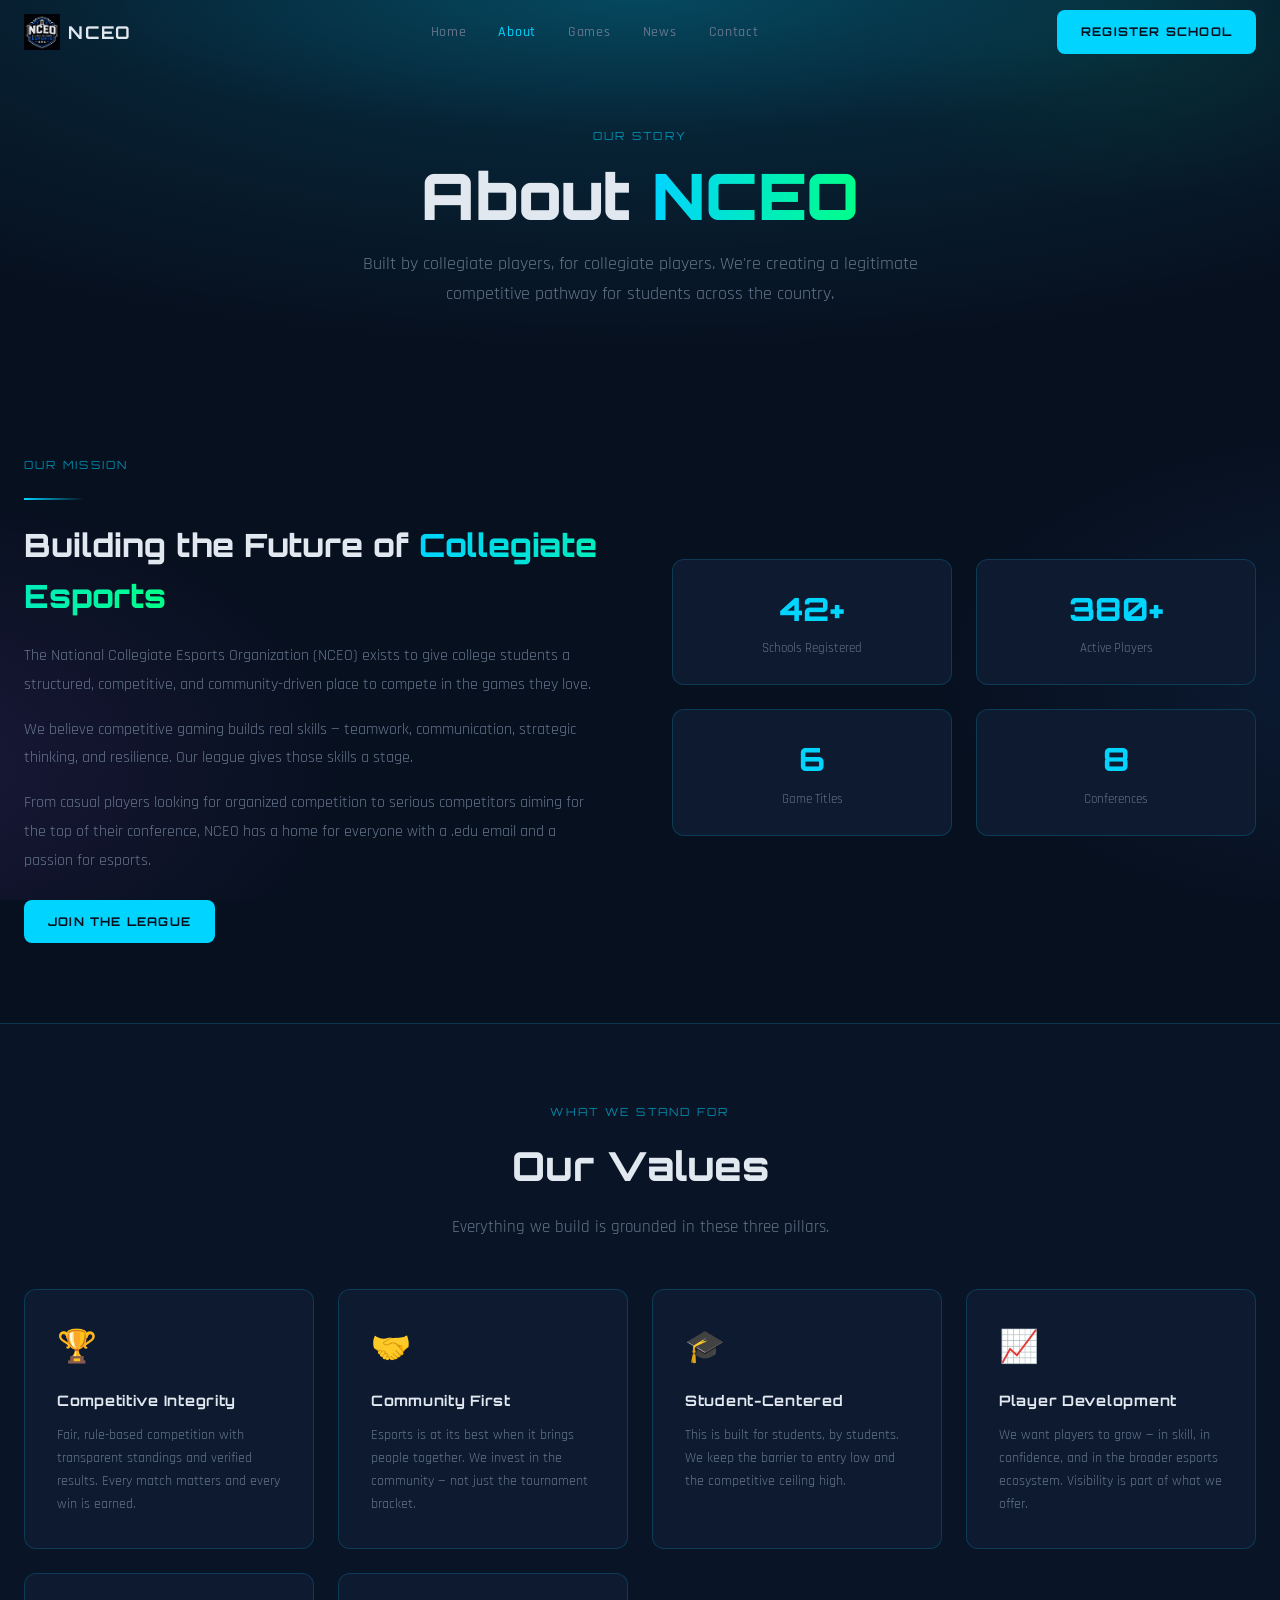
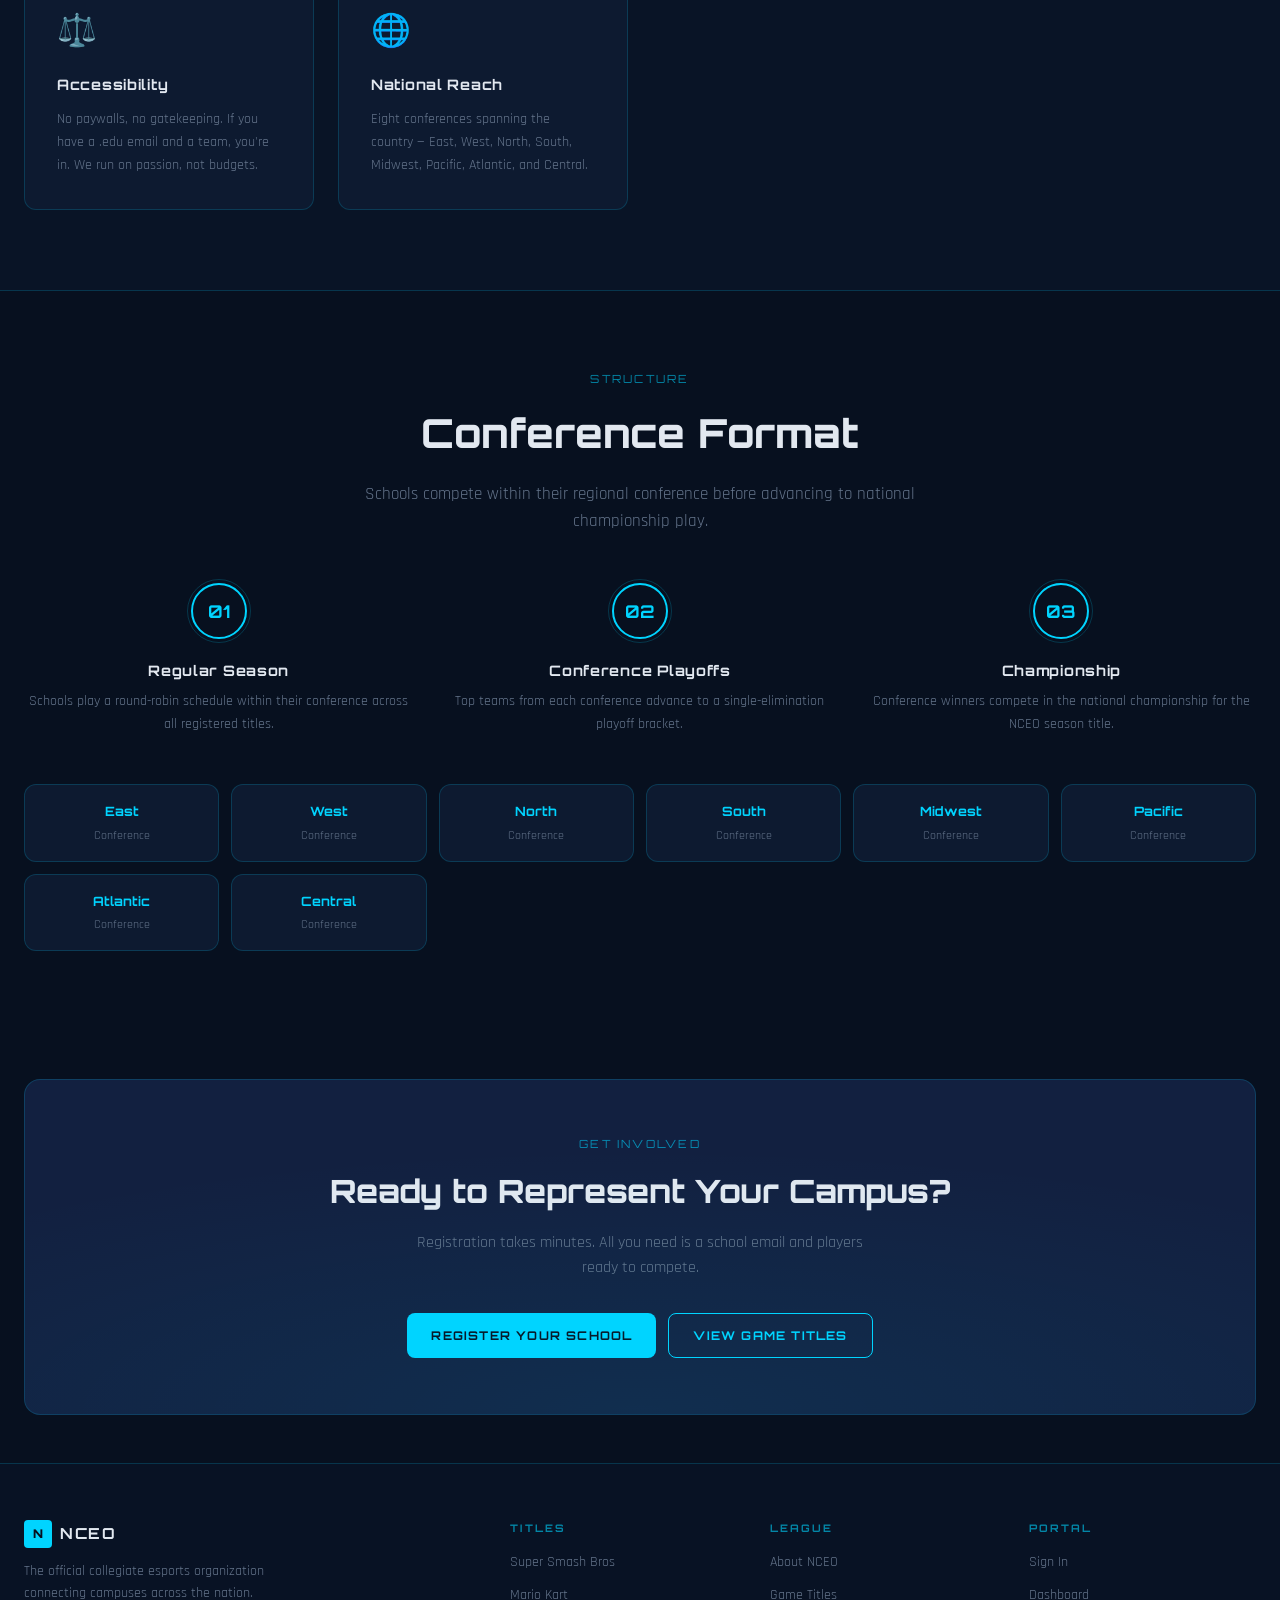
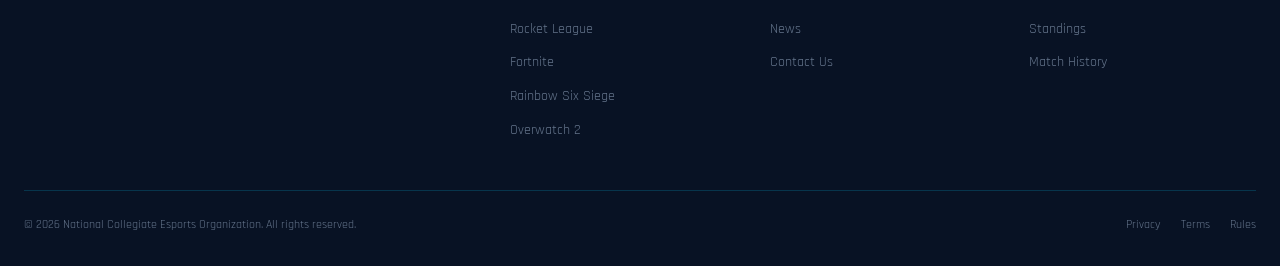
==== about.html @ b0f13605 "Initial commit: NCEO public website" ====
<!DOCTYPE html>
<html lang="en">
<head>
  <meta charset="UTF-8" />
  <meta name="viewport" content="width=device-width, initial-scale=1.0" />
  <title>About — NCEO</title>
  <meta name="description" content="Learn about the National Collegiate Esports Organization — our mission, values, and who we are." />
  <link rel="icon" href="nceo-logo.png" />
  <link rel="stylesheet" href="css/style.css" />
</head>
<body>

<!-- ─── Navigation ─── -->
<nav class="nav" role="navigation">
  <div class="container">
    <div class="nav-inner">
      <a href="index.html" class="nav-brand">
        <img src="nceo-logo.png" alt="NCEO" />
        NCEO
      </a>
      <ul class="nav-links" role="list">
        <li><a href="index.html">Home</a></li>
        <li><a href="about.html">About</a></li>
        <li><a href="games.html">Games</a></li>
        <li><a href="news.html">News</a></li>
        <li><a href="contact.html">Contact</a></li>
      </ul>
      <div class="nav-actions">
        <a href="contact.html" class="btn-primary">Register School</a>
      </div>
      <button class="nav-hamburger" aria-label="Toggle menu" aria-expanded="false">
        <svg width="22" height="22" viewBox="0 0 22 22" fill="none">
          <path d="M3 6h16M3 11h16M3 16h16" stroke="currentColor" stroke-width="1.8" stroke-linecap="round"/>
        </svg>
      </button>
    </div>
  </div>
  <div class="nav-mobile" role="menu">
    <a href="index.html">Home</a>
    <a href="about.html">About</a>
    <a href="games.html">Games</a>
    <a href="news.html">News</a>
    <a href="contact.html">Contact</a>
    <a href="contact.html" class="btn-primary">Register School</a>
  </div>
</nav>

<!-- ─── Page Hero ─── -->
<header class="page-hero">
  <div class="container">
    <span class="section-label animate-in">Our Story</span>
    <h1 class="animate-in delay-1">About <span>NCEO</span></h1>
    <p class="animate-in delay-2">Built by collegiate players, for collegiate players. We're creating a legitimate competitive pathway for students across the country.</p>
  </div>
</header>

<!-- ─── Mission ─── -->
<section class="section">
  <div class="container">
    <div class="mission-block">
      <div class="animate-in">
        <span class="section-label">Our Mission</span>
        <div class="divider"></div>
        <h2>Building the Future of <span>Collegiate Esports</span></h2>
        <p>The National Collegiate Esports Organization (NCEO) exists to give college students a structured, competitive, and community-driven place to compete in the games they love.</p>
        <p>We believe competitive gaming builds real skills — teamwork, communication, strategic thinking, and resilience. Our league gives those skills a stage.</p>
        <p>From casual players looking for organized competition to serious competitors aiming for the top of their conference, NCEO has a home for everyone with a .edu email and a passion for esports.</p>
        <div style="margin-top:1.5rem">
          <a href="contact.html" class="btn-primary">Join the League</a>
        </div>
      </div>
      <div class="animate-in delay-2">
        <div class="mission-stat-grid">
          <div class="mission-stat">
            <span class="val" data-target="42" data-suffix="+">0+</span>
            <span class="lbl">Schools Registered</span>
          </div>
          <div class="mission-stat">
            <span class="val" data-target="380" data-suffix="+">0+</span>
            <span class="lbl">Active Players</span>
          </div>
          <div class="mission-stat">
            <span class="val" data-target="6">0</span>
            <span class="lbl">Game Titles</span>
          </div>
          <div class="mission-stat">
            <span class="val" data-target="8">0</span>
            <span class="lbl">Conferences</span>
          </div>
        </div>
      </div>
    </div>
  </div>
</section>

<!-- ─── Values ─── -->
<section class="section" style="background:rgba(13,26,48,0.4);border-top:1px solid var(--border);border-bottom:1px solid var(--border)">
  <div class="container">
    <div class="section-header">
      <span class="section-label animate-in">What We Stand For</span>
      <h2 class="animate-in delay-1">Our Values</h2>
      <p class="animate-in delay-2">Everything we build is grounded in these three pillars.</p>
    </div>
    <div class="values-grid">
      <div class="value-card animate-in">
        <div class="value-icon">🏆</div>
        <h3>Competitive Integrity</h3>
        <p>Fair, rule-based competition with transparent standings and verified results. Every match matters and every win is earned.</p>
      </div>
      <div class="value-card animate-in delay-1">
        <div class="value-icon">🤝</div>
        <h3>Community First</h3>
        <p>Esports is at its best when it brings people together. We invest in the community — not just the tournament bracket.</p>
      </div>
      <div class="value-card animate-in delay-2">
        <div class="value-icon">🎓</div>
        <h3>Student-Centered</h3>
        <p>This is built for students, by students. We keep the barrier to entry low and the competitive ceiling high.</p>
      </div>
      <div class="value-card animate-in delay-3">
        <div class="value-icon">📈</div>
        <h3>Player Development</h3>
        <p>We want players to grow — in skill, in confidence, and in the broader esports ecosystem. Visibility is part of what we offer.</p>
      </div>
      <div class="value-card animate-in">
        <div class="value-icon">⚖️</div>
        <h3>Accessibility</h3>
        <p>No paywalls, no gatekeeping. If you have a .edu email and a team, you're in. We run on passion, not budgets.</p>
      </div>
      <div class="value-card animate-in delay-1">
        <div class="value-icon">🌐</div>
        <h3>National Reach</h3>
        <p>Eight conferences spanning the country — East, West, North, South, Midwest, Pacific, Atlantic, and Central.</p>
      </div>
    </div>
  </div>
</section>

<!-- ─── Conference Structure ─── -->
<section class="section">
  <div class="container">
    <div class="section-header">
      <span class="section-label animate-in">Structure</span>
      <h2 class="animate-in delay-1">Conference Format</h2>
      <p class="animate-in delay-2">Schools compete within their regional conference before advancing to national championship play.</p>
    </div>
    <div class="steps-grid animate-in">
      <div class="step">
        <div class="step-num">01</div>
        <h3>Regular Season</h3>
        <p>Schools play a round-robin schedule within their conference across all registered titles.</p>
      </div>
      <div class="step">
        <div class="step-num">02</div>
        <h3>Conference Playoffs</h3>
        <p>Top teams from each conference advance to a single-elimination playoff bracket.</p>
      </div>
      <div class="step">
        <div class="step-num">03</div>
        <h3>Championship</h3>
        <p>Conference winners compete in the national championship for the NCEO season title.</p>
      </div>
    </div>

    <div style="display:grid;grid-template-columns:repeat(auto-fit,minmax(180px,1fr));gap:0.75rem;margin-top:3rem">
      <div class="card" style="padding:1rem;text-align:center">
        <div style="font-family:var(--font-orbitron);font-size:0.8rem;color:var(--accent);font-weight:700">East</div>
        <div style="font-size:0.75rem;color:var(--muted);margin-top:0.25rem">Conference</div>
      </div>
      <div class="card" style="padding:1rem;text-align:center">
        <div style="font-family:var(--font-orbitron);font-size:0.8rem;color:var(--accent);font-weight:700">West</div>
        <div style="font-size:0.75rem;color:var(--muted);margin-top:0.25rem">Conference</div>
      </div>
      <div class="card" style="padding:1rem;text-align:center">
        <div style="font-family:var(--font-orbitron);font-size:0.8rem;color:var(--accent);font-weight:700">North</div>
        <div style="font-size:0.75rem;color:var(--muted);margin-top:0.25rem">Conference</div>
      </div>
      <div class="card" style="padding:1rem;text-align:center">
        <div style="font-family:var(--font-orbitron);font-size:0.8rem;color:var(--accent);font-weight:700">South</div>
        <div style="font-size:0.75rem;color:var(--muted);margin-top:0.25rem">Conference</div>
      </div>
      <div class="card" style="padding:1rem;text-align:center">
        <div style="font-family:var(--font-orbitron);font-size:0.8rem;color:var(--accent);font-weight:700">Midwest</div>
        <div style="font-size:0.75rem;color:var(--muted);margin-top:0.25rem">Conference</div>
      </div>
      <div class="card" style="padding:1rem;text-align:center">
        <div style="font-family:var(--font-orbitron);font-size:0.8rem;color:var(--accent);font-weight:700">Pacific</div>
        <div style="font-size:0.75rem;color:var(--muted);margin-top:0.25rem">Conference</div>
      </div>
      <div class="card" style="padding:1rem;text-align:center">
        <div style="font-family:var(--font-orbitron);font-size:0.8rem;color:var(--accent);font-weight:700">Atlantic</div>
        <div style="font-size:0.75rem;color:var(--muted);margin-top:0.25rem">Conference</div>
      </div>
      <div class="card" style="padding:1rem;text-align:center">
        <div style="font-family:var(--font-orbitron);font-size:0.8rem;color:var(--accent);font-weight:700">Central</div>
        <div style="font-size:0.75rem;color:var(--muted);margin-top:0.25rem">Conference</div>
      </div>
    </div>
  </div>
</section>

<!-- ─── CTA ─── -->
<section class="section-sm">
  <div class="container">
    <div class="cta-banner">
      <span class="section-label" style="display:block;margin-bottom:0.75rem">Get involved</span>
      <h2>Ready to Represent Your Campus?</h2>
      <p>Registration takes minutes. All you need is a school email and players ready to compete.</p>
      <div class="cta-actions">
        <a href="contact.html" class="btn-primary">Register Your School</a>
        <a href="games.html" class="btn-outline">View Game Titles</a>
      </div>
    </div>
  </div>
</section>

<!-- ─── Footer ─── -->
<footer class="footer">
  <div class="container">
    <div class="footer-grid">
      <div class="footer-brand">
        <div class="footer-logo">
          <div class="footer-logo-box">N</div>
          <span>NCEO</span>
        </div>
        <p class="footer-tagline">The official collegiate esports organization connecting campuses across the nation.</p>
      </div>
      <div class="footer-col">
        <h4>Titles</h4>
        <ul>
          <li><a href="games.html">Super Smash Bros</a></li>
          <li><a href="games.html">Mario Kart</a></li>
          <li><a href="games.html">Rocket League</a></li>
          <li><a href="games.html">Fortnite</a></li>
          <li><a href="games.html">Rainbow Six Siege</a></li>
          <li><a href="games.html">Overwatch 2</a></li>
        </ul>
      </div>
      <div class="footer-col">
        <h4>League</h4>
        <ul>
          <li><a href="about.html">About NCEO</a></li>
          <li><a href="games.html">Game Titles</a></li>
          <li><a href="news.html">News</a></li>
          <li><a href="contact.html">Contact Us</a></li>
        </ul>
      </div>
      <div class="footer-col">
        <h4>Portal</h4>
        <ul>
          <li><a href="#">Sign In</a></li>
          <li><a href="#">Dashboard</a></li>
          <li><a href="#">Standings</a></li>
          <li><a href="#">Match History</a></li>
        </ul>
      </div>
    </div>
    <div class="footer-bottom">
      <p>© <script>document.write(new Date().getFullYear())</script> National Collegiate Esports Organization. All rights reserved.</p>
      <div class="footer-legal">
        <a href="#">Privacy</a>
        <a href="#">Terms</a>
        <a href="#">Rules</a>
      </div>
    </div>
  </div>
</footer>

<script src="js/main.js"></script>
</body>
</html>
---- css/style.css ----
@import url('https://fonts.googleapis.com/css2?family=Orbitron:wght@400;500;600;700;800;900&family=Rajdhani:wght@300;400;500;600;700&display=swap');

/* ─── Design Tokens ─── */
:root {
  --bg:           #07101F;
  --card:         #0D1A30;
  --elevated:     #122040;
  --border:       rgba(0, 212, 255, 0.18);
  --accent:       #00D4FF;
  --accent-dim:   rgba(0, 212, 255, 0.10);
  --win:          #00FF88;
  --loss:         #FF4444;
  --muted:        #64748B;
  --text:         #E2E8F0;

  --font-orbitron: 'Orbitron', sans-serif;
  --font-rajdhani: 'Rajdhani', sans-serif;
}

/* ─── Reset ─── */
*, *::before, *::after { box-sizing: border-box; margin: 0; padding: 0; }
html { scroll-behavior: smooth; }
img { display: block; max-width: 100%; }
a { color: inherit; text-decoration: none; }
ul { list-style: none; }

/* ─── Base ─── */
body {
  background-color: var(--bg);
  background-image:
    radial-gradient(ellipse 160% 80% at 50% -5%, rgba(0,212,255,0.18) 0%, transparent 55%),
    radial-gradient(ellipse 70% 60% at -8% 85%, rgba(168,85,247,0.12) 0%, transparent 50%),
    radial-gradient(ellipse 70% 55% at 108% 75%, rgba(59,130,246,0.10) 0%, transparent 50%),
    radial-gradient(ellipse 50% 40% at 90% 5%, rgba(0,255,136,0.06) 0%, transparent 45%);
  background-attachment: fixed;
  color: var(--text);
  font-family: var(--font-rajdhani);
  font-size: 16px;
  line-height: 1.6;
  -webkit-font-smoothing: antialiased;
  overflow-x: hidden;
}

::selection { background: rgba(0,212,255,0.25); color: #fff; }

::-webkit-scrollbar { width: 6px; }
::-webkit-scrollbar-track { background: var(--bg); }
::-webkit-scrollbar-thumb { background: rgba(0,212,255,0.3); border-radius: 3px; }
::-webkit-scrollbar-thumb:hover { background: rgba(0,212,255,0.6); }

/* ─── Grid background ─── */
.bg-grid {
  background-image:
    linear-gradient(rgba(0,212,255,0.06) 1px, transparent 1px),
    linear-gradient(90deg, rgba(0,212,255,0.06) 1px, transparent 1px);
  background-size: 40px 40px;
}

/* ─── Layout ─── */
.container {
  max-width: 1280px;
  margin: 0 auto;
  padding: 0 1.5rem;
}

/* ─── Navigation ─── */
.nav {
  position: fixed;
  top: 0; left: 0; right: 0;
  z-index: 100;
  transition: background 0.3s, border-color 0.3s;
}
.nav.scrolled {
  background: rgba(7,16,31,0.95);
  backdrop-filter: blur(12px);
  border-bottom: 1px solid var(--border);
}
.nav-inner {
  display: flex;
  align-items: center;
  justify-content: space-between;
  height: 64px;
}
.nav-brand {
  display: flex;
  align-items: center;
  gap: 0.5rem;
  font-family: var(--font-orbitron);
  font-weight: 700;
  font-size: 1.1rem;
  letter-spacing: 0.1em;
  color: var(--text);
  transition: color 0.2s;
}
.nav-brand:hover { color: var(--accent); }
.nav-brand img {
  width: 36px;
  height: 36px;
  object-fit: contain;
}
.nav-links {
  display: flex;
  align-items: center;
  gap: 2rem;
}
.nav-links a {
  font-family: var(--font-rajdhani);
  font-size: 0.9rem;
  font-weight: 500;
  letter-spacing: 0.05em;
  color: var(--muted);
  transition: color 0.2s;
}
.nav-links a:hover,
.nav-links a.active { color: var(--accent); }
.nav-actions {
  display: flex;
  align-items: center;
  gap: 0.75rem;
}
.nav-hamburger {
  display: none;
  background: none;
  border: none;
  cursor: pointer;
  color: var(--muted);
  padding: 0.25rem;
}
.nav-hamburger:hover { color: var(--text); }
.nav-hamburger svg { display: block; }

.nav-mobile {
  display: none;
  background: var(--card);
  border-bottom: 1px solid var(--border);
  padding: 1rem 1.5rem;
}
.nav-mobile.open { display: block; }
.nav-mobile a {
  display: block;
  padding: 0.6rem 0;
  font-family: var(--font-rajdhani);
  color: var(--muted);
  border-bottom: 1px solid var(--border);
  transition: color 0.2s;
}
.nav-mobile a:last-child { border-bottom: none; }
.nav-mobile a:hover { color: var(--text); }
.nav-mobile .btn-primary { display: block; text-align: center; margin-top: 0.75rem; }

@media (max-width: 768px) {
  .nav-links, .nav-actions { display: none; }
  .nav-hamburger { display: block; }
}

/* ─── Buttons ─── */
.btn-primary {
  display: inline-flex;
  align-items: center;
  gap: 0.4rem;
  background: var(--accent);
  color: var(--bg);
  font-family: var(--font-orbitron);
  font-weight: 700;
  font-size: 0.75rem;
  letter-spacing: 0.1em;
  text-transform: uppercase;
  padding: 0.75rem 1.5rem;
  border-radius: 0.5rem;
  border: none;
  cursor: pointer;
  transition: opacity 0.2s, transform 0.15s;
}
.btn-primary:hover { opacity: 0.9; }
.btn-primary:active { transform: scale(0.97); }

.btn-outline {
  display: inline-flex;
  align-items: center;
  gap: 0.4rem;
  background: transparent;
  color: var(--accent);
  font-family: var(--font-orbitron);
  font-weight: 700;
  font-size: 0.75rem;
  letter-spacing: 0.1em;
  text-transform: uppercase;
  padding: 0.75rem 1.5rem;
  border-radius: 0.5rem;
  border: 1px solid var(--accent);
  cursor: pointer;
  transition: background 0.2s, transform 0.15s;
}
.btn-outline:hover { background: var(--accent-dim); }
.btn-outline:active { transform: scale(0.97); }

.btn-ghost {
  display: inline-flex;
  align-items: center;
  gap: 0.4rem;
  background: transparent;
  color: var(--muted);
  font-family: var(--font-rajdhani);
  font-size: 0.9rem;
  font-weight: 500;
  padding: 0.5rem 1rem;
  border-radius: 0.5rem;
  border: none;
  cursor: pointer;
  transition: color 0.2s, background 0.2s;
}
.btn-ghost:hover { color: var(--text); background: rgba(255,255,255,0.05); }

/* ─── Cards ─── */
.card {
  background: var(--card);
  border: 1px solid var(--border);
  border-radius: 0.75rem;
}
.card-elevated {
  background: var(--elevated);
  border: 1px solid var(--border);
  border-radius: 0.75rem;
}

/* ─── Section labels ─── */
.section-label {
  font-family: var(--font-orbitron);
  font-size: 0.7rem;
  letter-spacing: 0.2em;
  text-transform: uppercase;
  color: rgba(0,212,255,0.6);
}

/* ─── Page Hero (inner pages) ─── */
.page-hero {
  padding: 8rem 0 4rem;
  text-align: center;
  position: relative;
}
.page-hero::before {
  content: '';
  position: absolute;
  inset: 0;
  background: radial-gradient(ellipse 80% 60% at 50% 0%, rgba(0,212,255,0.15), transparent 60%);
  pointer-events: none;
}
.page-hero .section-label { display: block; margin-bottom: 1rem; }
.page-hero h1 {
  font-family: var(--font-orbitron);
  font-weight: 900;
  font-size: clamp(2.5rem, 6vw, 4rem);
  line-height: 1.05;
  color: var(--text);
  margin-bottom: 1.25rem;
}
.page-hero h1 span {
  background: linear-gradient(90deg, var(--accent), var(--win));
  -webkit-background-clip: text;
  -webkit-text-fill-color: transparent;
  background-clip: text;
}
.page-hero p {
  font-size: 1.15rem;
  color: var(--muted);
  max-width: 600px;
  margin: 0 auto;
}

/* ─── Section spacing ─── */
.section { padding: 5rem 0; }
.section-sm { padding: 3rem 0; }

.section-header { text-align: center; margin-bottom: 3rem; }
.section-header .section-label { display: block; margin-bottom: 0.75rem; }
.section-header h2 {
  font-family: var(--font-orbitron);
  font-weight: 800;
  font-size: clamp(1.75rem, 4vw, 2.5rem);
  color: var(--text);
  margin-bottom: 1rem;
}
.section-header p {
  color: var(--muted);
  font-size: 1.05rem;
  max-width: 560px;
  margin: 0 auto;
}

/* ─── Hero (home page) ─── */
.hero {
  min-height: 100vh;
  display: flex;
  align-items: center;
  padding-top: 64px;
  position: relative;
  overflow: hidden;
}
.hero::before {
  content: '';
  position: absolute;
  inset: 0;
  background-image:
    linear-gradient(rgba(0,212,255,0.06) 1px, transparent 1px),
    linear-gradient(90deg, rgba(0,212,255,0.06) 1px, transparent 1px);
  background-size: 40px 40px;
  pointer-events: none;
}
.hero-glow {
  position: absolute;
  inset: 0;
  background: radial-gradient(ellipse 100% 60% at 50% -10%, rgba(0,212,255,0.22), transparent);
  pointer-events: none;
}
.hero-grid {
  display: grid;
  grid-template-columns: 1fr 1fr;
  gap: 4rem;
  align-items: center;
  padding: 3rem 0;
}
@media (max-width: 900px) {
  .hero-grid { grid-template-columns: 1fr; }
  .hero-visual { display: none; }
}
.hero-badge {
  display: inline-flex;
  align-items: center;
  gap: 0.4rem;
  background: rgba(0,212,255,0.1);
  border: 1px solid rgba(0,212,255,0.3);
  border-radius: 9999px;
  padding: 0.4rem 1rem;
  margin-bottom: 1.5rem;
}
.hero-badge .dot {
  width: 6px;
  height: 6px;
  background: var(--win);
  border-radius: 50%;
  animation: pulse 2s ease-in-out infinite;
}
.hero-badge span {
  font-family: var(--font-orbitron);
  font-size: 0.65rem;
  letter-spacing: 0.15em;
  text-transform: uppercase;
  color: rgba(0,212,255,0.8);
}
.hero-title {
  font-family: var(--font-orbitron);
  font-weight: 900;
  line-height: 1;
  margin-bottom: 1.5rem;
}
.hero-title .line-1 {
  display: block;
  font-size: clamp(3.5rem, 8vw, 5.5rem);
  color: var(--text);
}
.hero-title .line-2 {
  display: block;
  font-size: clamp(1.5rem, 3.5vw, 2.25rem);
  background: linear-gradient(90deg, var(--accent), var(--win));
  -webkit-background-clip: text;
  -webkit-text-fill-color: transparent;
  background-clip: text;
  margin-top: 0.25rem;
}
.hero-title .line-3 {
  display: block;
  font-size: clamp(1.5rem, 3.5vw, 2.25rem);
  color: rgba(226,232,240,0.6);
}
.hero-subtitle {
  font-size: 1.1rem;
  color: var(--muted);
  max-width: 520px;
  margin-bottom: 2rem;
  line-height: 1.7;
}
.hero-subtitle strong { color: var(--accent); font-weight: 600; }
.hero-actions {
  display: flex;
  flex-wrap: wrap;
  gap: 0.75rem;
  margin-bottom: 2rem;
}
.hero-meta {
  display: flex;
  align-items: center;
  gap: 1.5rem;
  flex-wrap: wrap;
}
.hero-meta-item {
  display: flex;
  align-items: center;
  gap: 0.4rem;
  font-size: 0.85rem;
  color: var(--muted);
}
.hero-meta-item .icon { color: var(--accent); }

/* Hero visual (game cards grid) */
.hero-visual {
  position: relative;
}
.game-float-grid {
  display: grid;
  grid-template-columns: repeat(3, 1fr);
  gap: 0.75rem;
}
.game-float-card {
  background: var(--card);
  border: 1px solid var(--border);
  border-radius: 0.75rem;
  padding: 1.25rem 1rem;
  text-align: center;
  cursor: default;
  transition: transform 0.3s, box-shadow 0.3s;
}
.game-float-card:nth-child(1) { animation: float 6s ease-in-out infinite; }
.game-float-card:nth-child(2) { animation: float 6s ease-in-out 2s infinite; }
.game-float-card:nth-child(3) { animation: float 6s ease-in-out 4s infinite; }
.game-float-card:nth-child(4) { animation: float 6s ease-in-out 1s infinite; }
.game-float-card:nth-child(5) { animation: float 6s ease-in-out 3s infinite; }
.game-float-card:nth-child(6) { animation: float 6s ease-in-out 5s infinite; }
.game-float-card:hover { transform: scale(1.06) !important; }
.game-float-card .game-icon {
  font-size: 1.5rem;
  margin-bottom: 0.4rem;
}
.game-float-card .game-abbr {
  font-family: var(--font-orbitron);
  font-weight: 700;
  font-size: 0.7rem;
  letter-spacing: 0.1em;
}
.game-float-card .game-name {
  font-size: 0.7rem;
  color: var(--muted);
  margin-top: 0.15rem;
  line-height: 1.3;
}
.hero-visual-glow {
  position: absolute;
  inset: -20%;
  background: radial-gradient(ellipse at center, rgba(0,212,255,0.12), transparent 60%);
  pointer-events: none;
  z-index: -1;
}

/* ─── Stats Bar ─── */
.stats-bar {
  padding: 2.5rem 0;
  border-top: 1px solid var(--border);
  border-bottom: 1px solid var(--border);
  background: rgba(13,26,48,0.6);
}
.stats-grid {
  display: grid;
  grid-template-columns: repeat(4, 1fr);
  gap: 1rem;
  text-align: center;
}
@media (max-width: 640px) {
  .stats-grid { grid-template-columns: repeat(2, 1fr); gap: 1.5rem; }
}
.stat-value {
  font-family: var(--font-orbitron);
  font-size: clamp(1.75rem, 4vw, 2.5rem);
  font-weight: 800;
  color: var(--accent);
  line-height: 1;
  margin-bottom: 0.3rem;
}
.stat-label {
  font-size: 0.8rem;
  color: var(--muted);
  letter-spacing: 0.05em;
  text-transform: uppercase;
}

/* ─── Logo images inside icon containers ─── */
.game-float-logo {
  width: 36px;
  height: 36px;
  object-fit: contain;
  margin: 0 auto 0.4rem;
}
.game-card-icon img,
.game-detail-icon img {
  width: 32px;
  height: 32px;
  object-fit: contain;
}
.game-detail-icon img {
  width: 36px;
  height: 36px;
}

/* ─── Game Cards (home & games page) ─── */
.games-grid {
  display: grid;
  grid-template-columns: repeat(auto-fit, minmax(280px, 1fr));
  gap: 1.25rem;
}
.game-card {
  background: var(--card);
  border: 1px solid var(--border);
  border-radius: 0.75rem;
  padding: 1.75rem;
  transition: transform 0.25s, box-shadow 0.25s;
  position: relative;
  overflow: hidden;
}
.game-card:hover { transform: translateY(-4px); }
.game-card-top {
  display: flex;
  align-items: center;
  gap: 1rem;
  margin-bottom: 1rem;
}
.game-card-icon {
  width: 48px;
  height: 48px;
  border-radius: 0.5rem;
  display: flex;
  align-items: center;
  justify-content: center;
  font-size: 1.5rem;
  flex-shrink: 0;
}
.game-card-meta h3 {
  font-family: var(--font-orbitron);
  font-weight: 700;
  font-size: 0.9rem;
  letter-spacing: 0.05em;
  margin-bottom: 0.15rem;
}
.game-card-meta .abbr {
  font-size: 0.7rem;
  color: var(--muted);
  letter-spacing: 0.1em;
  text-transform: uppercase;
}
.game-card p {
  font-size: 0.9rem;
  color: var(--muted);
  line-height: 1.6;
  margin-bottom: 1rem;
}
.game-card-footer {
  display: flex;
  align-items: center;
  justify-content: space-between;
  padding-top: 0.75rem;
  border-top: 1px solid var(--border);
}
.game-card-footer .format {
  font-size: 0.75rem;
  color: var(--muted);
  letter-spacing: 0.05em;
}
.game-badge {
  font-family: var(--font-orbitron);
  font-size: 0.65rem;
  letter-spacing: 0.1em;
  text-transform: uppercase;
  padding: 0.2rem 0.6rem;
  border-radius: 0.25rem;
  border: 1px solid;
}

/* ─── How It Works ─── */
.steps-grid {
  display: grid;
  grid-template-columns: repeat(auto-fit, minmax(220px, 1fr));
  gap: 2rem;
  position: relative;
}
.step {
  text-align: center;
}
.step-num {
  width: 56px;
  height: 56px;
  border-radius: 50%;
  border: 2px solid var(--accent);
  display: flex;
  align-items: center;
  justify-content: center;
  font-family: var(--font-orbitron);
  font-weight: 700;
  font-size: 1.1rem;
  color: var(--accent);
  margin: 0 auto 1.25rem;
  position: relative;
}
.step-num::after {
  content: '';
  position: absolute;
  inset: -6px;
  border-radius: 50%;
  border: 1px solid rgba(0,212,255,0.2);
}
.step h3 {
  font-family: var(--font-orbitron);
  font-weight: 700;
  font-size: 0.9rem;
  letter-spacing: 0.05em;
  margin-bottom: 0.5rem;
  color: var(--text);
}
.step p {
  font-size: 0.9rem;
  color: var(--muted);
  line-height: 1.6;
}

/* ─── Values / Feature blocks ─── */
.values-grid {
  display: grid;
  grid-template-columns: repeat(auto-fit, minmax(260px, 1fr));
  gap: 1.5rem;
}
.value-card {
  background: var(--card);
  border: 1px solid var(--border);
  border-radius: 0.75rem;
  padding: 2rem;
}
.value-icon {
  font-size: 2rem;
  margin-bottom: 1rem;
}
.value-card h3 {
  font-family: var(--font-orbitron);
  font-weight: 700;
  font-size: 0.9rem;
  letter-spacing: 0.05em;
  margin-bottom: 0.75rem;
  color: var(--text);
}
.value-card p {
  font-size: 0.9rem;
  color: var(--muted);
  line-height: 1.6;
}

/* ─── CTA Banner ─── */
.cta-banner {
  background: var(--elevated);
  border: 1px solid var(--border);
  border-radius: 1rem;
  padding: 3.5rem 2rem;
  text-align: center;
  position: relative;
  overflow: hidden;
}
.cta-banner::before {
  content: '';
  position: absolute;
  inset: 0;
  background: radial-gradient(ellipse 80% 80% at 50% 100%, rgba(0,212,255,0.08), transparent);
  pointer-events: none;
}
.cta-banner h2 {
  font-family: var(--font-orbitron);
  font-weight: 800;
  font-size: clamp(1.5rem, 3.5vw, 2rem);
  margin-bottom: 0.75rem;
  color: var(--text);
}
.cta-banner p {
  color: var(--muted);
  max-width: 480px;
  margin: 0 auto 2rem;
}
.cta-actions {
  display: flex;
  flex-wrap: wrap;
  gap: 0.75rem;
  justify-content: center;
}

/* ─── About page ─── */
.mission-block {
  display: grid;
  grid-template-columns: 1fr 1fr;
  gap: 4rem;
  align-items: center;
}
@media (max-width: 768px) { .mission-block { grid-template-columns: 1fr; gap: 2rem; } }
.mission-block h2 {
  font-family: var(--font-orbitron);
  font-weight: 800;
  font-size: clamp(1.5rem, 3vw, 2rem);
  margin-bottom: 1.25rem;
  color: var(--text);
}
.mission-block h2 span {
  background: linear-gradient(90deg, var(--accent), var(--win));
  -webkit-background-clip: text;
  -webkit-text-fill-color: transparent;
  background-clip: text;
}
.mission-block p {
  color: var(--muted);
  line-height: 1.8;
  margin-bottom: 1rem;
  font-size: 1rem;
}
.mission-stat-grid {
  display: grid;
  grid-template-columns: 1fr 1fr;
  gap: 1.5rem;
}
.mission-stat {
  background: var(--card);
  border: 1px solid var(--border);
  border-radius: 0.75rem;
  padding: 1.5rem;
  text-align: center;
}
.mission-stat .val {
  font-family: var(--font-orbitron);
  font-size: 2rem;
  font-weight: 800;
  color: var(--accent);
  display: block;
}
.mission-stat .lbl {
  font-size: 0.8rem;
  color: var(--muted);
  margin-top: 0.25rem;
}

/* ─── News cards ─── */
.news-grid {
  display: grid;
  grid-template-columns: repeat(auto-fit, minmax(300px, 1fr));
  gap: 1.5rem;
}
.news-card {
  background: var(--card);
  border: 1px solid var(--border);
  border-radius: 0.75rem;
  overflow: hidden;
  transition: transform 0.25s, box-shadow 0.25s;
  cursor: pointer;
}
.news-card:hover {
  transform: translateY(-3px);
  box-shadow: 0 8px 32px rgba(0,212,255,0.1);
}
.news-card-img {
  height: 180px;
  background: var(--elevated);
  display: flex;
  align-items: center;
  justify-content: center;
  font-size: 3rem;
  border-bottom: 1px solid var(--border);
}
.news-card-body { padding: 1.5rem; }
.news-card-tag {
  font-family: var(--font-orbitron);
  font-size: 0.6rem;
  letter-spacing: 0.15em;
  text-transform: uppercase;
  color: var(--accent);
  margin-bottom: 0.5rem;
  display: block;
}
.news-card-body h3 {
  font-family: var(--font-orbitron);
  font-weight: 700;
  font-size: 0.85rem;
  letter-spacing: 0.03em;
  margin-bottom: 0.5rem;
  color: var(--text);
  line-height: 1.4;
}
.news-card-body p {
  font-size: 0.875rem;
  color: var(--muted);
  line-height: 1.6;
  margin-bottom: 1rem;
}
.news-card-footer {
  display: flex;
  align-items: center;
  justify-content: space-between;
  font-size: 0.75rem;
  color: var(--muted);
}
.news-featured {
  background: var(--elevated);
  border: 1px solid rgba(0,212,255,0.3);
  border-radius: 0.75rem;
  padding: 2.5rem;
  margin-bottom: 3rem;
  position: relative;
  overflow: hidden;
}
.news-featured::before {
  content: '';
  position: absolute;
  inset: 0;
  background: radial-gradient(ellipse 60% 80% at 0% 50%, rgba(0,212,255,0.06), transparent);
  pointer-events: none;
}
.news-featured .tag {
  font-family: var(--font-orbitron);
  font-size: 0.65rem;
  letter-spacing: 0.15em;
  text-transform: uppercase;
  background: rgba(0,212,255,0.1);
  color: var(--accent);
  border: 1px solid rgba(0,212,255,0.3);
  padding: 0.2rem 0.6rem;
  border-radius: 0.25rem;
  display: inline-block;
  margin-bottom: 1rem;
}
.news-featured h2 {
  font-family: var(--font-orbitron);
  font-weight: 800;
  font-size: clamp(1.25rem, 3vw, 1.75rem);
  color: var(--text);
  margin-bottom: 0.75rem;
}
.news-featured p {
  color: var(--muted);
  max-width: 640px;
  line-height: 1.7;
  margin-bottom: 1.5rem;
}
.news-featured-meta {
  display: flex;
  align-items: center;
  gap: 1.5rem;
  font-size: 0.8rem;
  color: var(--muted);
}

/* ─── Contact form ─── */
.contact-layout {
  display: grid;
  grid-template-columns: 1fr 1.5fr;
  gap: 4rem;
  align-items: start;
}
@media (max-width: 900px) { .contact-layout { grid-template-columns: 1fr; gap: 2.5rem; } }
.contact-info h2 {
  font-family: var(--font-orbitron);
  font-weight: 800;
  font-size: 1.25rem;
  color: var(--text);
  margin-bottom: 1rem;
}
.contact-info p {
  color: var(--muted);
  line-height: 1.7;
  font-size: 0.95rem;
  margin-bottom: 2rem;
}
.contact-detail {
  display: flex;
  align-items: flex-start;
  gap: 0.75rem;
  margin-bottom: 1.25rem;
}
.contact-detail .icon {
  width: 36px;
  height: 36px;
  background: var(--accent-dim);
  border: 1px solid var(--border);
  border-radius: 0.5rem;
  display: flex;
  align-items: center;
  justify-content: center;
  font-size: 1rem;
  flex-shrink: 0;
  margin-top: 0.1rem;
}
.contact-detail .lbl {
  font-family: var(--font-orbitron);
  font-size: 0.7rem;
  letter-spacing: 0.1em;
  text-transform: uppercase;
  color: var(--accent);
  margin-bottom: 0.2rem;
}
.contact-detail .val {
  font-size: 0.9rem;
  color: var(--text);
}
.contact-form-wrap {
  background: var(--card);
  border: 1px solid var(--border);
  border-radius: 0.75rem;
  padding: 2.5rem;
}
.contact-form-wrap h3 {
  font-family: var(--font-orbitron);
  font-weight: 700;
  font-size: 1rem;
  letter-spacing: 0.05em;
  margin-bottom: 2rem;
  color: var(--text);
}
.form-row {
  display: grid;
  grid-template-columns: 1fr 1fr;
  gap: 1rem;
}
@media (max-width: 560px) { .form-row { grid-template-columns: 1fr; } }
.form-group {
  margin-bottom: 1.25rem;
}
.form-group label {
  display: block;
  font-family: var(--font-orbitron);
  font-size: 0.65rem;
  letter-spacing: 0.1em;
  text-transform: uppercase;
  color: var(--accent);
  margin-bottom: 0.5rem;
}
.form-group input,
.form-group select,
.form-group textarea {
  width: 100%;
  background: var(--elevated);
  border: 1px solid var(--border);
  border-radius: 0.5rem;
  padding: 0.75rem 1rem;
  color: var(--text);
  font-family: var(--font-rajdhani);
  font-size: 1rem;
  outline: none;
  transition: border-color 0.2s, box-shadow 0.2s;
  -webkit-appearance: none;
}
.form-group select {
  background-image: url("data:image/svg+xml,%3Csvg xmlns='http://www.w3.org/2000/svg' width='12' height='8' fill='none'%3E%3Cpath d='M1 1l5 5 5-5' stroke='%2364748B' stroke-width='1.5' stroke-linecap='round'/%3E%3C/svg%3E");
  background-repeat: no-repeat;
  background-position: right 1rem center;
  padding-right: 2.5rem;
  cursor: pointer;
}
.form-group select option { background: var(--card); }
.form-group textarea { resize: vertical; min-height: 120px; }
.form-group input:focus,
.form-group select:focus,
.form-group textarea:focus {
  border-color: var(--accent);
  box-shadow: 0 0 0 3px rgba(0,212,255,0.1);
}
.form-group input::placeholder,
.form-group textarea::placeholder { color: var(--muted); }
.form-submit { width: 100%; justify-content: center; margin-top: 0.5rem; font-size: 0.8rem; padding: 0.9rem; }

/* ─── FAQ ─── */
.faq-list { max-width: 720px; margin: 0 auto; }
.faq-item {
  border-bottom: 1px solid var(--border);
  padding: 1.25rem 0;
}
.faq-item:last-child { border-bottom: none; }
.faq-q {
  font-family: var(--font-orbitron);
  font-size: 0.85rem;
  font-weight: 600;
  letter-spacing: 0.03em;
  color: var(--text);
  cursor: pointer;
  display: flex;
  align-items: center;
  justify-content: space-between;
  gap: 1rem;
  user-select: none;
}
.faq-q::after {
  content: '+';
  color: var(--accent);
  font-size: 1.25rem;
  line-height: 1;
  flex-shrink: 0;
  transition: transform 0.2s;
}
.faq-item.open .faq-q::after { transform: rotate(45deg); }
.faq-a {
  font-size: 0.9rem;
  color: var(--muted);
  line-height: 1.7;
  max-height: 0;
  overflow: hidden;
  transition: max-height 0.3s ease, padding-top 0.3s;
}
.faq-item.open .faq-a { max-height: 300px; padding-top: 0.75rem; }

/* ─── Footer ─── */
.footer {
  border-top: 1px solid var(--border);
  background: rgba(13,26,48,0.3);
  padding: 3.5rem 0 2rem;
}
.footer-grid {
  display: grid;
  grid-template-columns: 2fr 1fr 1fr 1fr;
  gap: 2rem;
  margin-bottom: 2.5rem;
}
@media (max-width: 768px) {
  .footer-grid { grid-template-columns: 1fr 1fr; }
  .footer-brand { grid-column: 1 / -1; }
}
@media (max-width: 480px) {
  .footer-grid { grid-template-columns: 1fr; }
}
.footer-logo {
  display: flex;
  align-items: center;
  gap: 0.5rem;
  margin-bottom: 0.75rem;
}
.footer-logo-box {
  width: 28px;
  height: 28px;
  background: var(--accent);
  border-radius: 0.25rem;
  display: flex;
  align-items: center;
  justify-content: center;
  font-family: var(--font-orbitron);
  font-weight: 900;
  font-size: 0.75rem;
  color: var(--bg);
}
.footer-logo span {
  font-family: var(--font-orbitron);
  font-weight: 700;
  font-size: 0.95rem;
  letter-spacing: 0.1em;
  color: var(--text);
}
.footer-tagline {
  font-size: 0.875rem;
  color: var(--muted);
  line-height: 1.6;
  max-width: 280px;
}
.footer-col h4 {
  font-family: var(--font-orbitron);
  font-size: 0.65rem;
  letter-spacing: 0.2em;
  text-transform: uppercase;
  color: rgba(0,212,255,0.6);
  margin-bottom: 0.75rem;
}
.footer-col li { margin-bottom: 0.5rem; }
.footer-col a {
  font-size: 0.875rem;
  color: var(--muted);
  transition: color 0.2s;
}
.footer-col a:hover { color: var(--text); }
.footer-bottom {
  border-top: 1px solid var(--border);
  padding-top: 1.5rem;
  display: flex;
  align-items: center;
  justify-content: space-between;
  flex-wrap: wrap;
  gap: 0.75rem;
}
.footer-bottom p { font-size: 0.75rem; color: var(--muted); }
.footer-legal {
  display: flex;
  gap: 1.25rem;
}
.footer-legal a {
  font-size: 0.75rem;
  color: var(--muted);
  transition: color 0.2s;
}
.footer-legal a:hover { color: var(--text); }

/* ─── Divider line ─── */
.divider {
  width: 60px;
  height: 2px;
  background: linear-gradient(90deg, var(--accent), transparent);
  margin: 1.25rem 0;
}
.divider-center { margin-left: auto; margin-right: auto; }

/* ─── Animations ─── */
@keyframes float {
  0%, 100% { transform: translateY(0); }
  50%       { transform: translateY(-10px); }
}
@keyframes pulse {
  0%, 100% { opacity: 1; }
  50%       { opacity: 0.4; }
}
@keyframes fadeSlideUp {
  from { opacity: 0; transform: translateY(20px); }
  to   { opacity: 1; transform: translateY(0); }
}
.animate-in {
  opacity: 0;
  animation: fadeSlideUp 0.6s ease-out forwards;
}
.delay-1 { animation-delay: 0.1s; }
.delay-2 { animation-delay: 0.2s; }
.delay-3 { animation-delay: 0.3s; }
.delay-4 { animation-delay: 0.4s; }

/* ─── Misc utilities ─── */
.text-accent { color: var(--accent); }
.text-muted  { color: var(--muted);  }
.text-center { text-align: center;   }
.mt-1  { margin-top: 0.5rem;  }
.mt-2  { margin-top: 1rem;    }
.mt-3  { margin-top: 1.5rem;  }
.flex  { display: flex;       }
.items-center { align-items: center; }
.gap-2 { gap: 0.5rem;         }
.gap-3 { gap: 0.75rem;        }
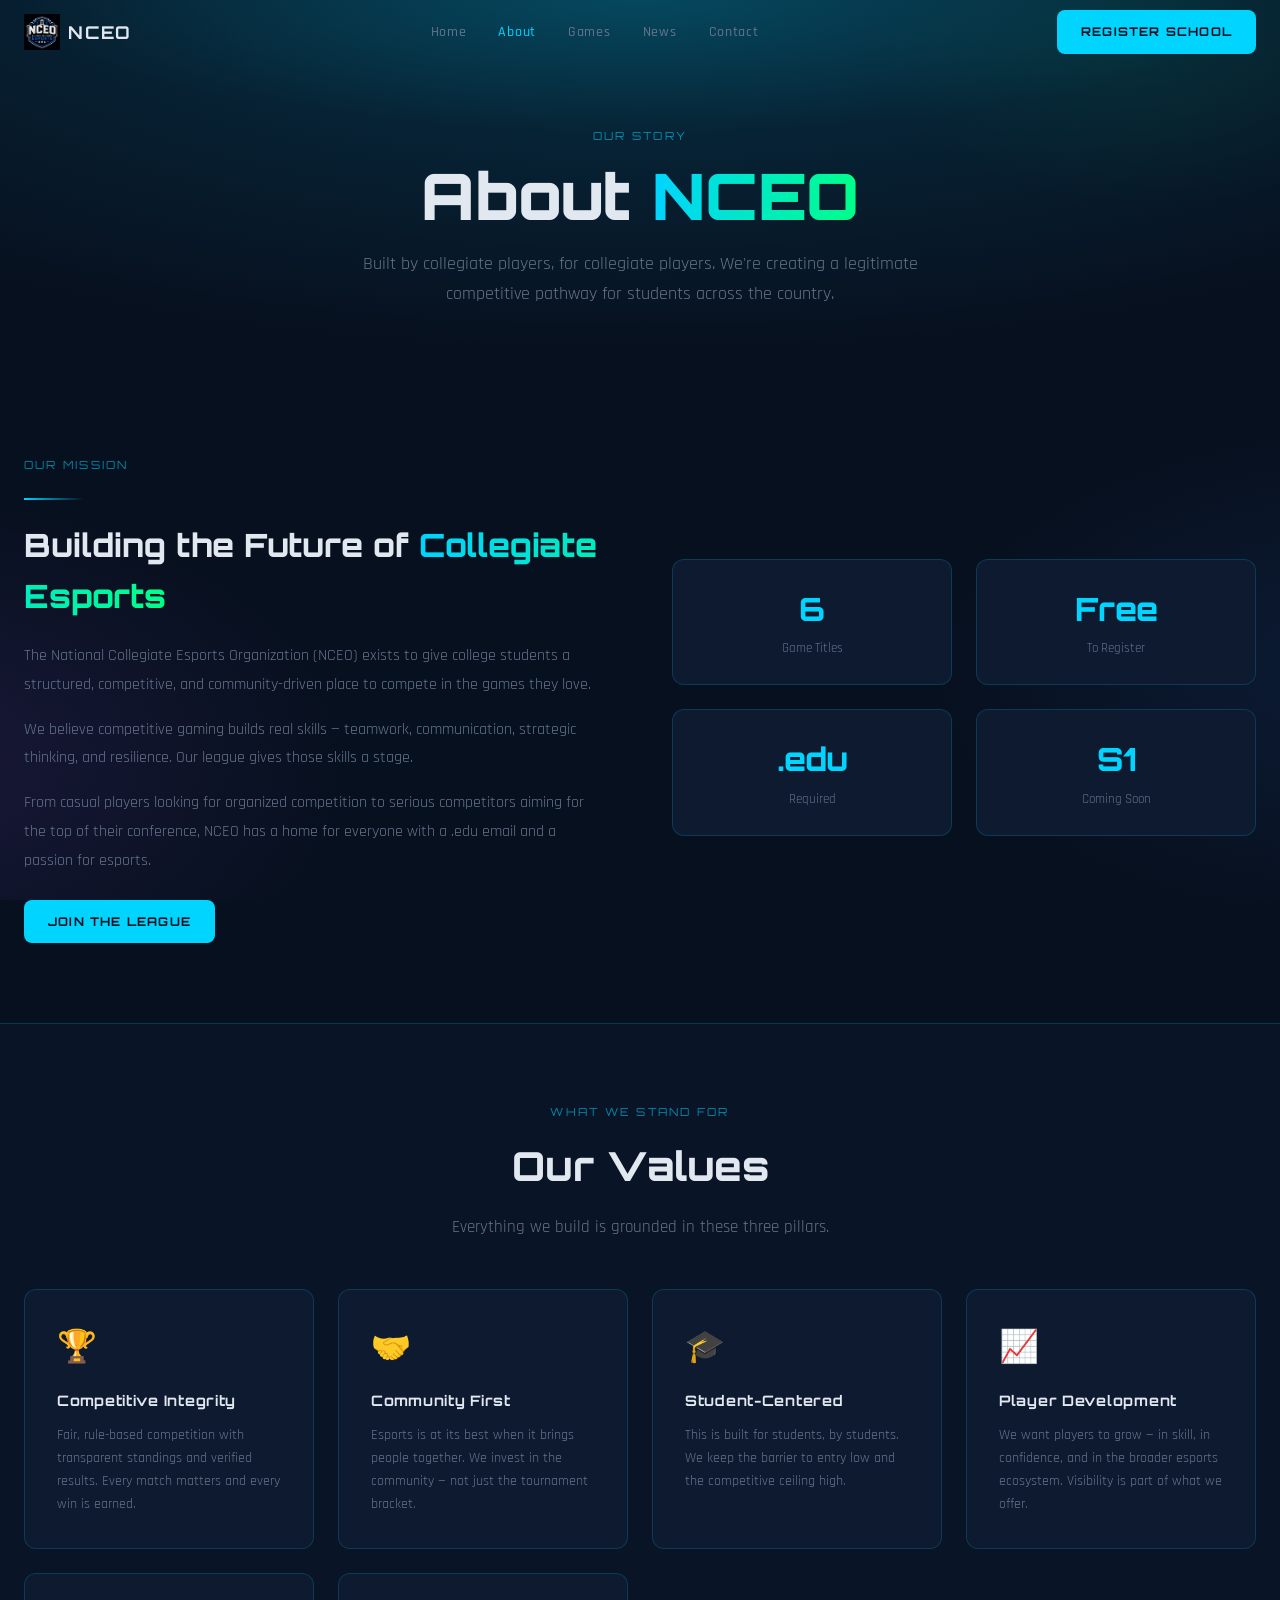
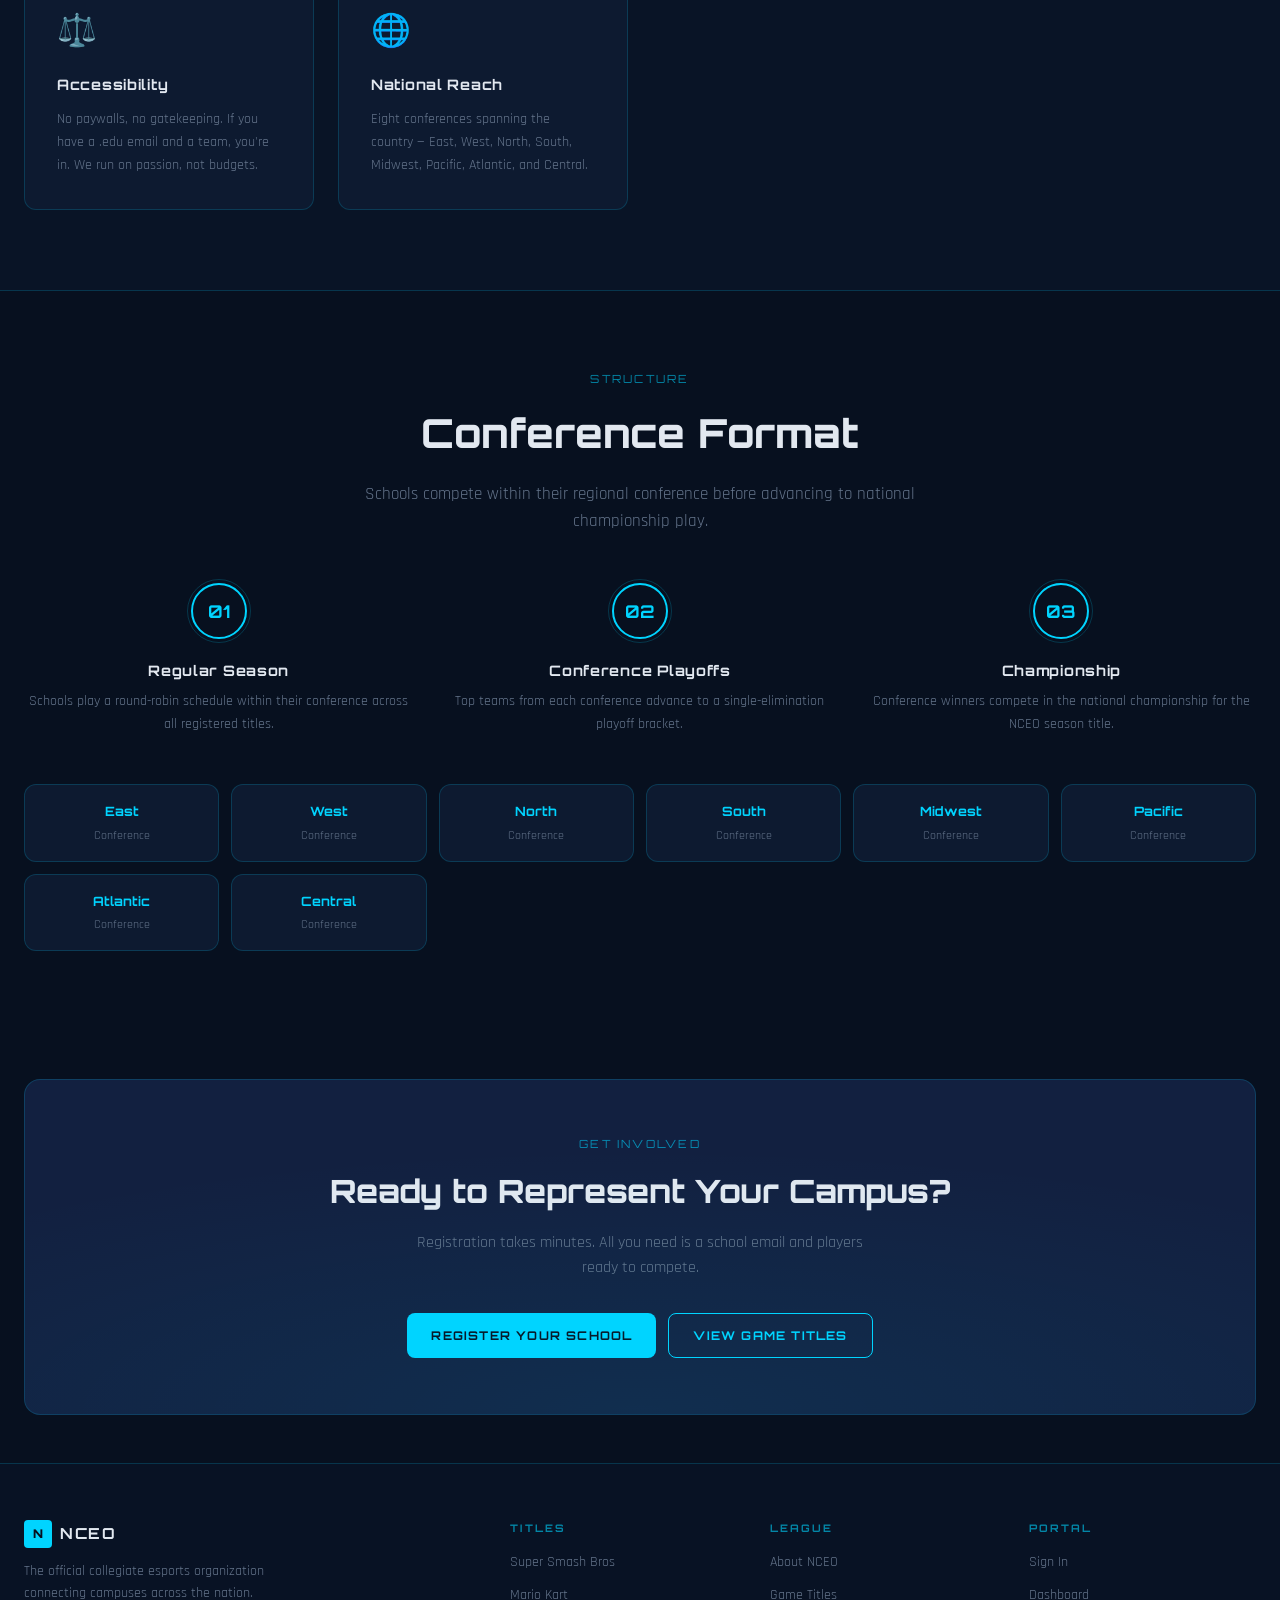
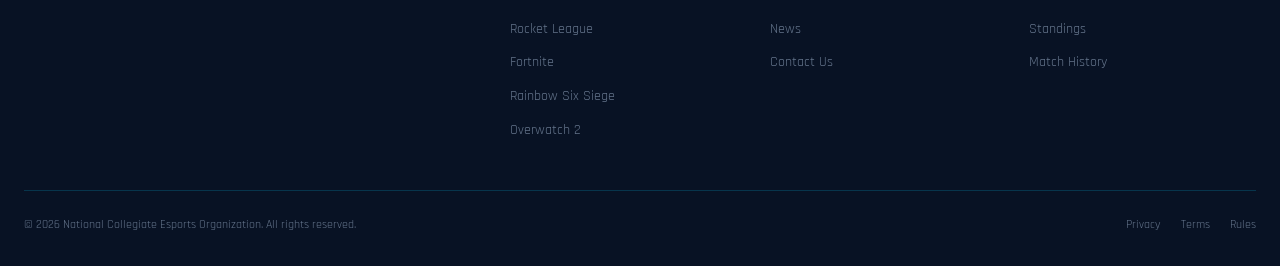
==== commit fd51e98f: "Remove placeholder metrics and season references, replace with accurate launch state Co-Authored-By:" ====
--- a/about.html
+++ b/about.html
@@ -72,20 +72,20 @@
       <div class="animate-in delay-2">
         <div class="mission-stat-grid">
           <div class="mission-stat">
-            <span class="val" data-target="42" data-suffix="+">0+</span>
-            <span class="lbl">Schools Registered</span>
-          </div>
-          <div class="mission-stat">
-            <span class="val" data-target="380" data-suffix="+">0+</span>
-            <span class="lbl">Active Players</span>
-          </div>
-          <div class="mission-stat">
-            <span class="val" data-target="6">0</span>
+            <span class="val">6</span>
             <span class="lbl">Game Titles</span>
           </div>
           <div class="mission-stat">
-            <span class="val" data-target="8">0</span>
-            <span class="lbl">Conferences</span>
+            <span class="val">Free</span>
+            <span class="lbl">To Register</span>
+          </div>
+          <div class="mission-stat">
+            <span class="val">.edu</span>
+            <span class="lbl">Required</span>
+          </div>
+          <div class="mission-stat">
+            <span class="val">S1</span>
+            <span class="lbl">Coming Soon</span>
           </div>
         </div>
       </div>
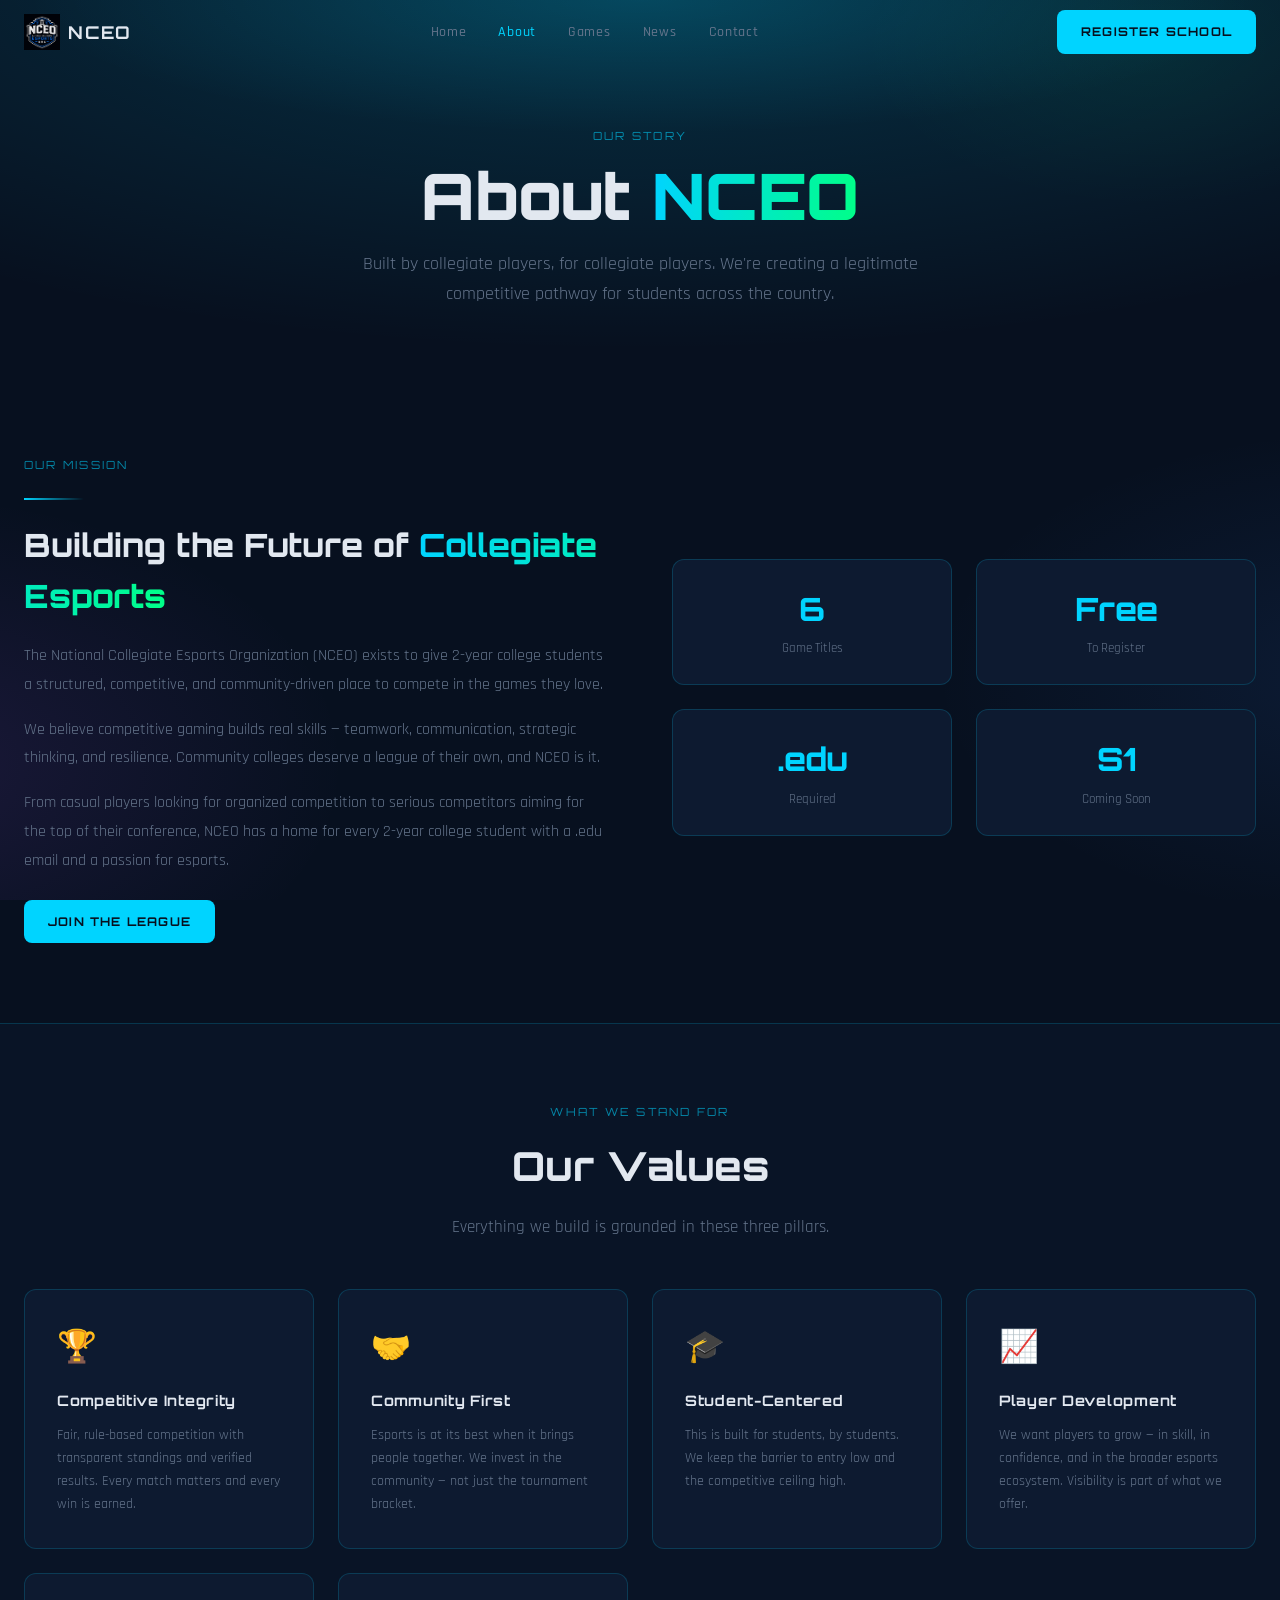
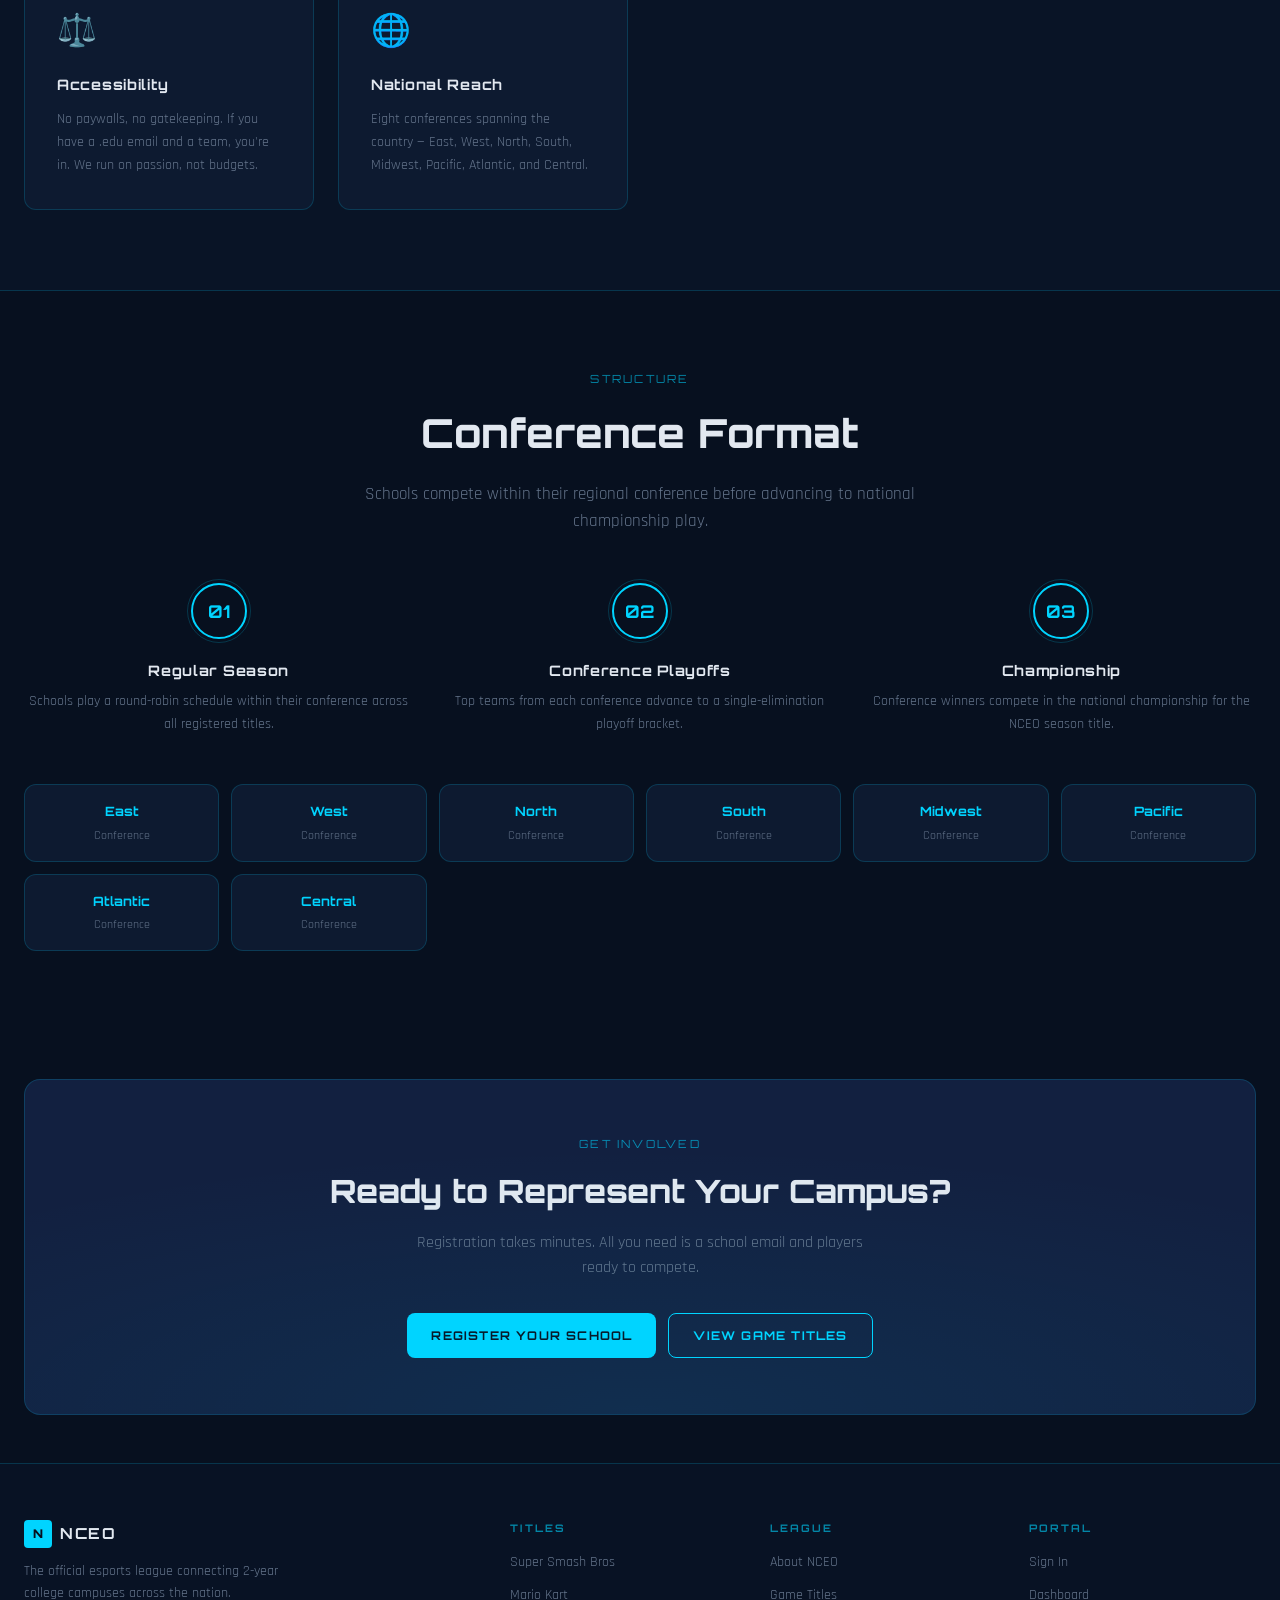
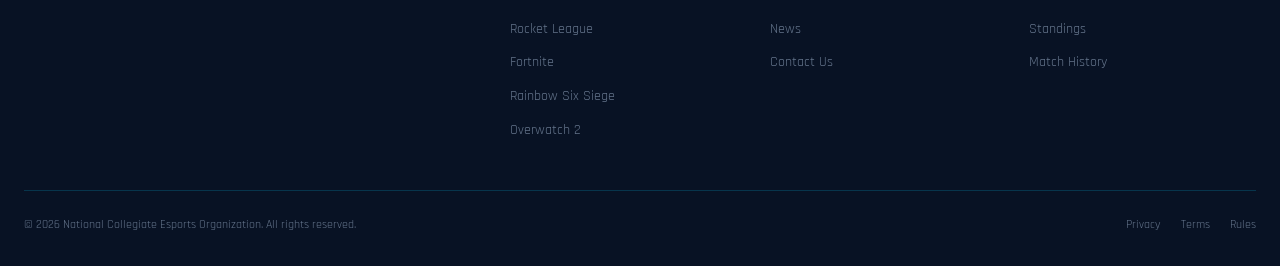
==== commit fa57c79f: "Retarget site to 2-year colleges, add pro league rulebook links to each game Co-Authored-By: Claude " ====
--- a/about.html
+++ b/about.html
@@ -62,9 +62,9 @@
         <span class="section-label">Our Mission</span>
         <div class="divider"></div>
         <h2>Building the Future of <span>Collegiate Esports</span></h2>
-        <p>The National Collegiate Esports Organization (NCEO) exists to give college students a structured, competitive, and community-driven place to compete in the games they love.</p>
-        <p>We believe competitive gaming builds real skills — teamwork, communication, strategic thinking, and resilience. Our league gives those skills a stage.</p>
-        <p>From casual players looking for organized competition to serious competitors aiming for the top of their conference, NCEO has a home for everyone with a .edu email and a passion for esports.</p>
+        <p>The National Collegiate Esports Organization (NCEO) exists to give 2-year college students a structured, competitive, and community-driven place to compete in the games they love.</p>
+        <p>We believe competitive gaming builds real skills — teamwork, communication, strategic thinking, and resilience. Community colleges deserve a league of their own, and NCEO is it.</p>
+        <p>From casual players looking for organized competition to serious competitors aiming for the top of their conference, NCEO has a home for every 2-year college student with a .edu email and a passion for esports.</p>
         <div style="margin-top:1.5rem">
           <a href="contact.html" class="btn-primary">Join the League</a>
         </div>
@@ -223,7 +223,7 @@
           <div class="footer-logo-box">N</div>
           <span>NCEO</span>
         </div>
-        <p class="footer-tagline">The official collegiate esports organization connecting campuses across the nation.</p>
+        <p class="footer-tagline">The official esports league connecting 2-year college campuses across the nation.</p>
       </div>
       <div class="footer-col">
         <h4>Titles</h4>
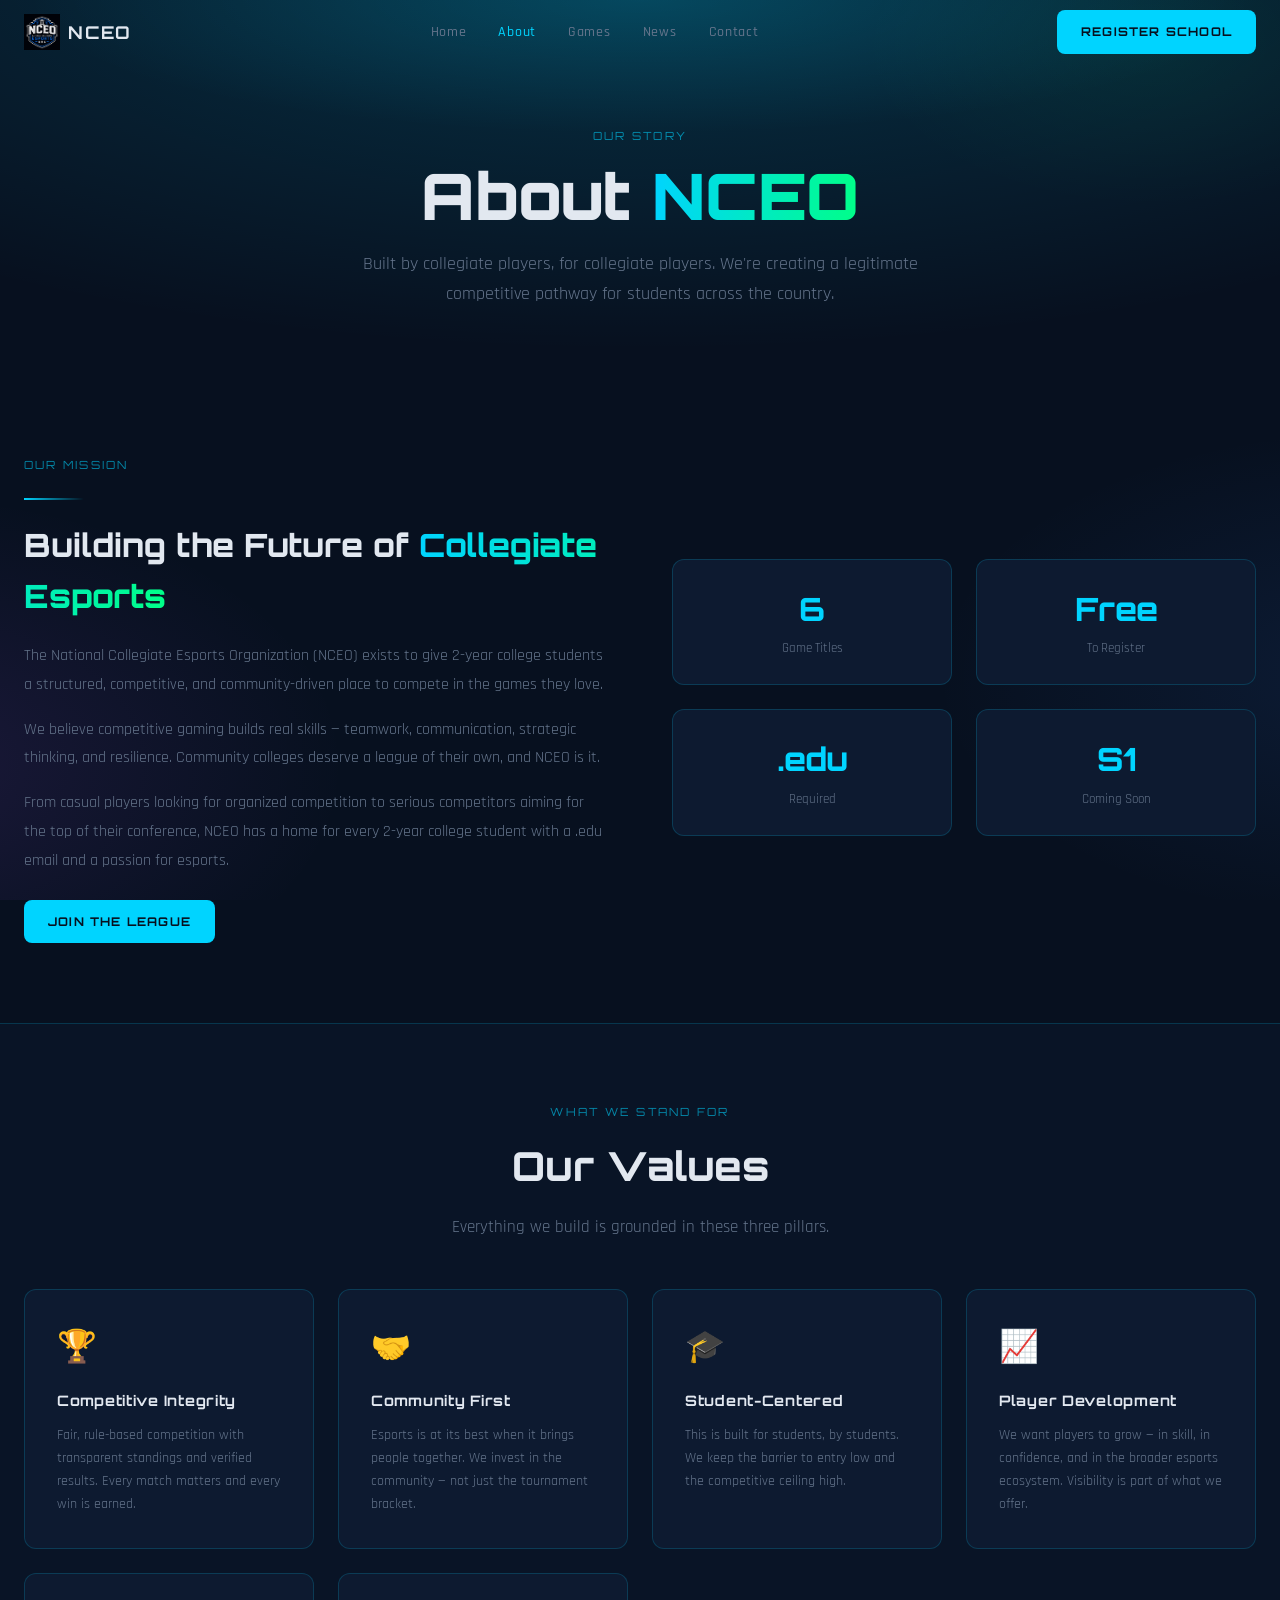
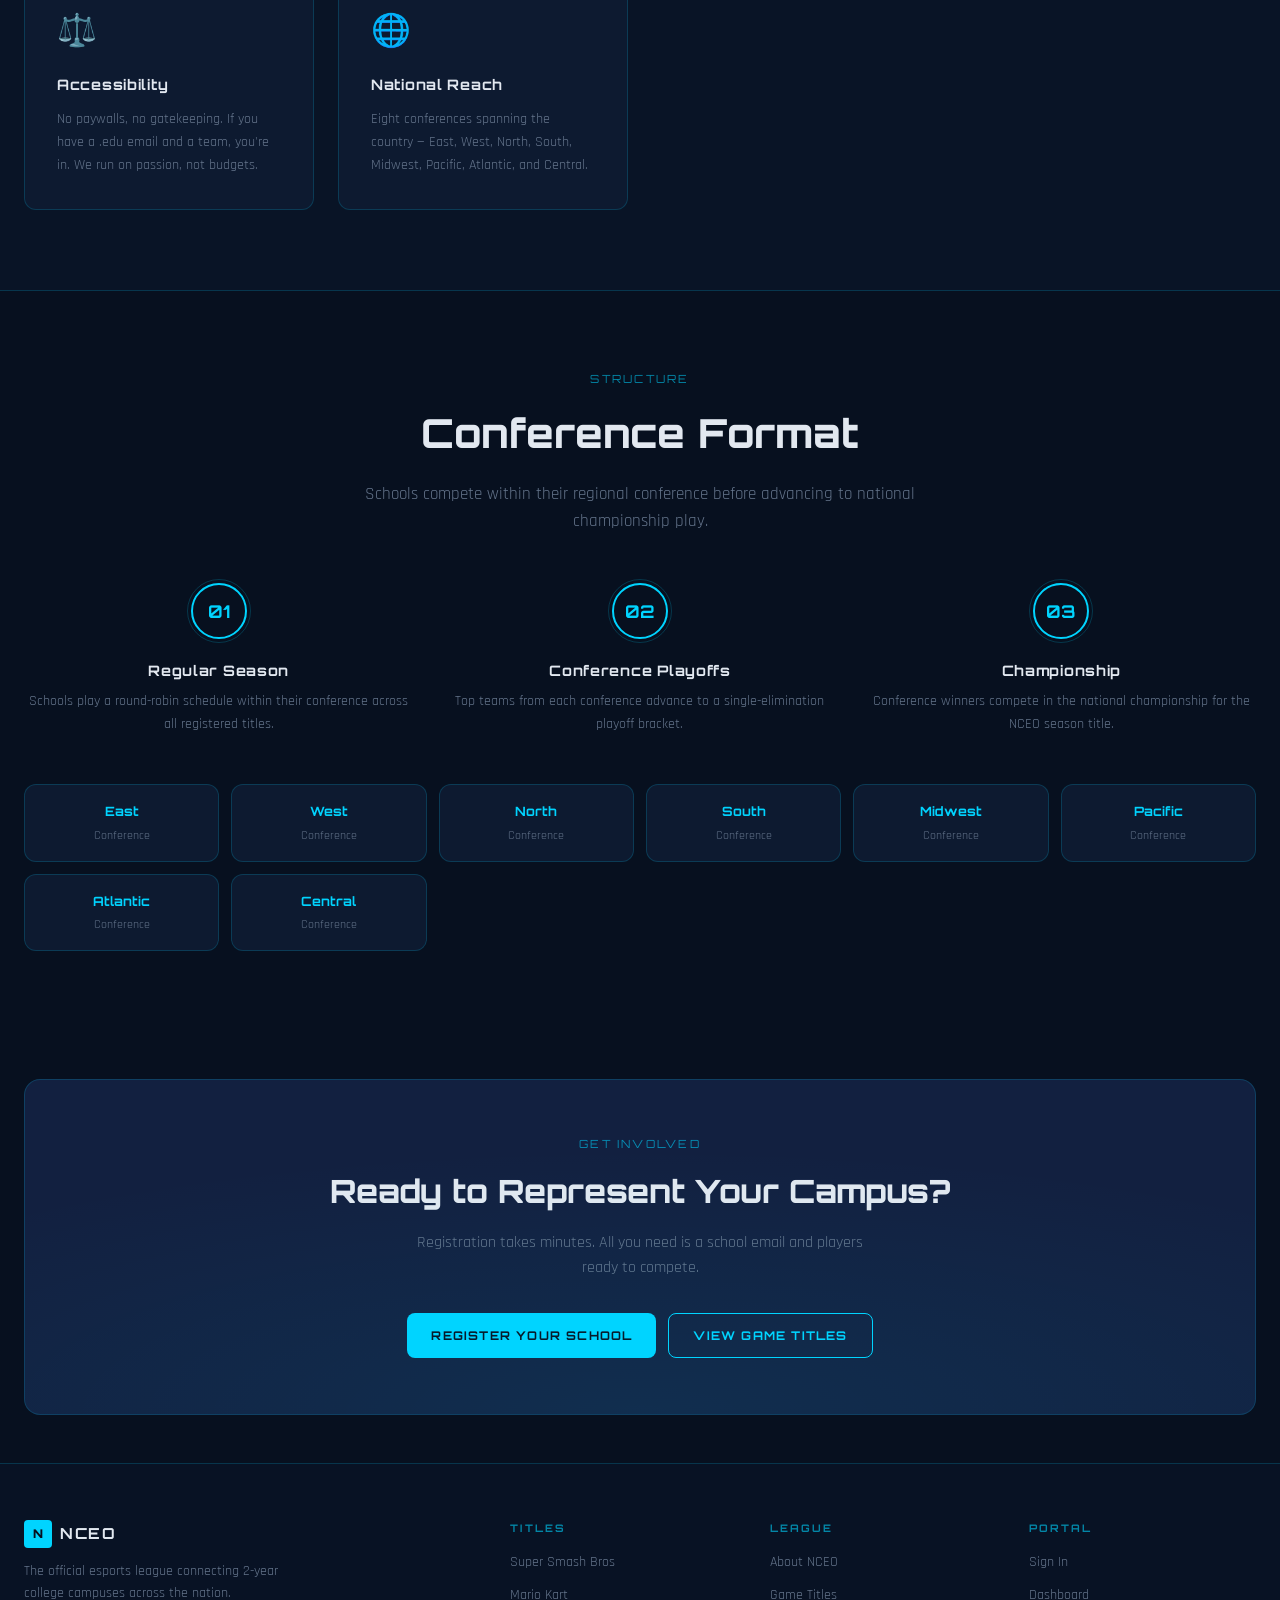
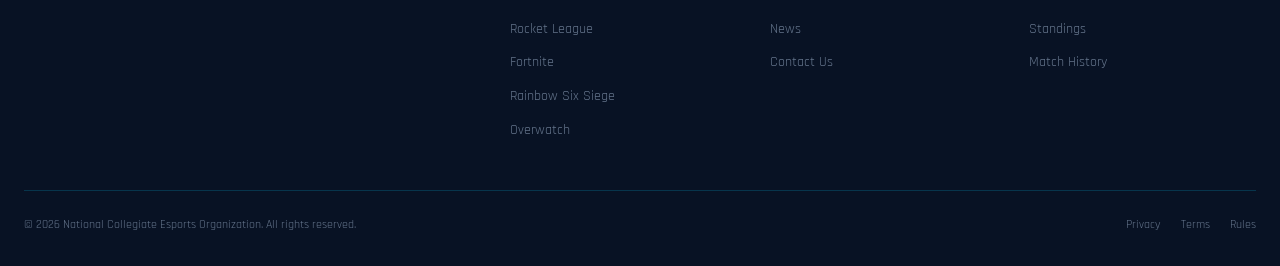
==== commit 2d38823b: "Add 6 game rulebook pages and update site for 2-year college focus - Created rules/ssbu.html, mk.htm" ====
--- a/about.html
+++ b/about.html
@@ -233,7 +233,7 @@
           <li><a href="games.html">Rocket League</a></li>
           <li><a href="games.html">Fortnite</a></li>
           <li><a href="games.html">Rainbow Six Siege</a></li>
-          <li><a href="games.html">Overwatch 2</a></li>
+          <li><a href="games.html">Overwatch</a></li>
         </ul>
       </div>
       <div class="footer-col">
@@ -269,3 +269,4 @@
 <script src="js/main.js"></script>
 </body>
 </html>
+
